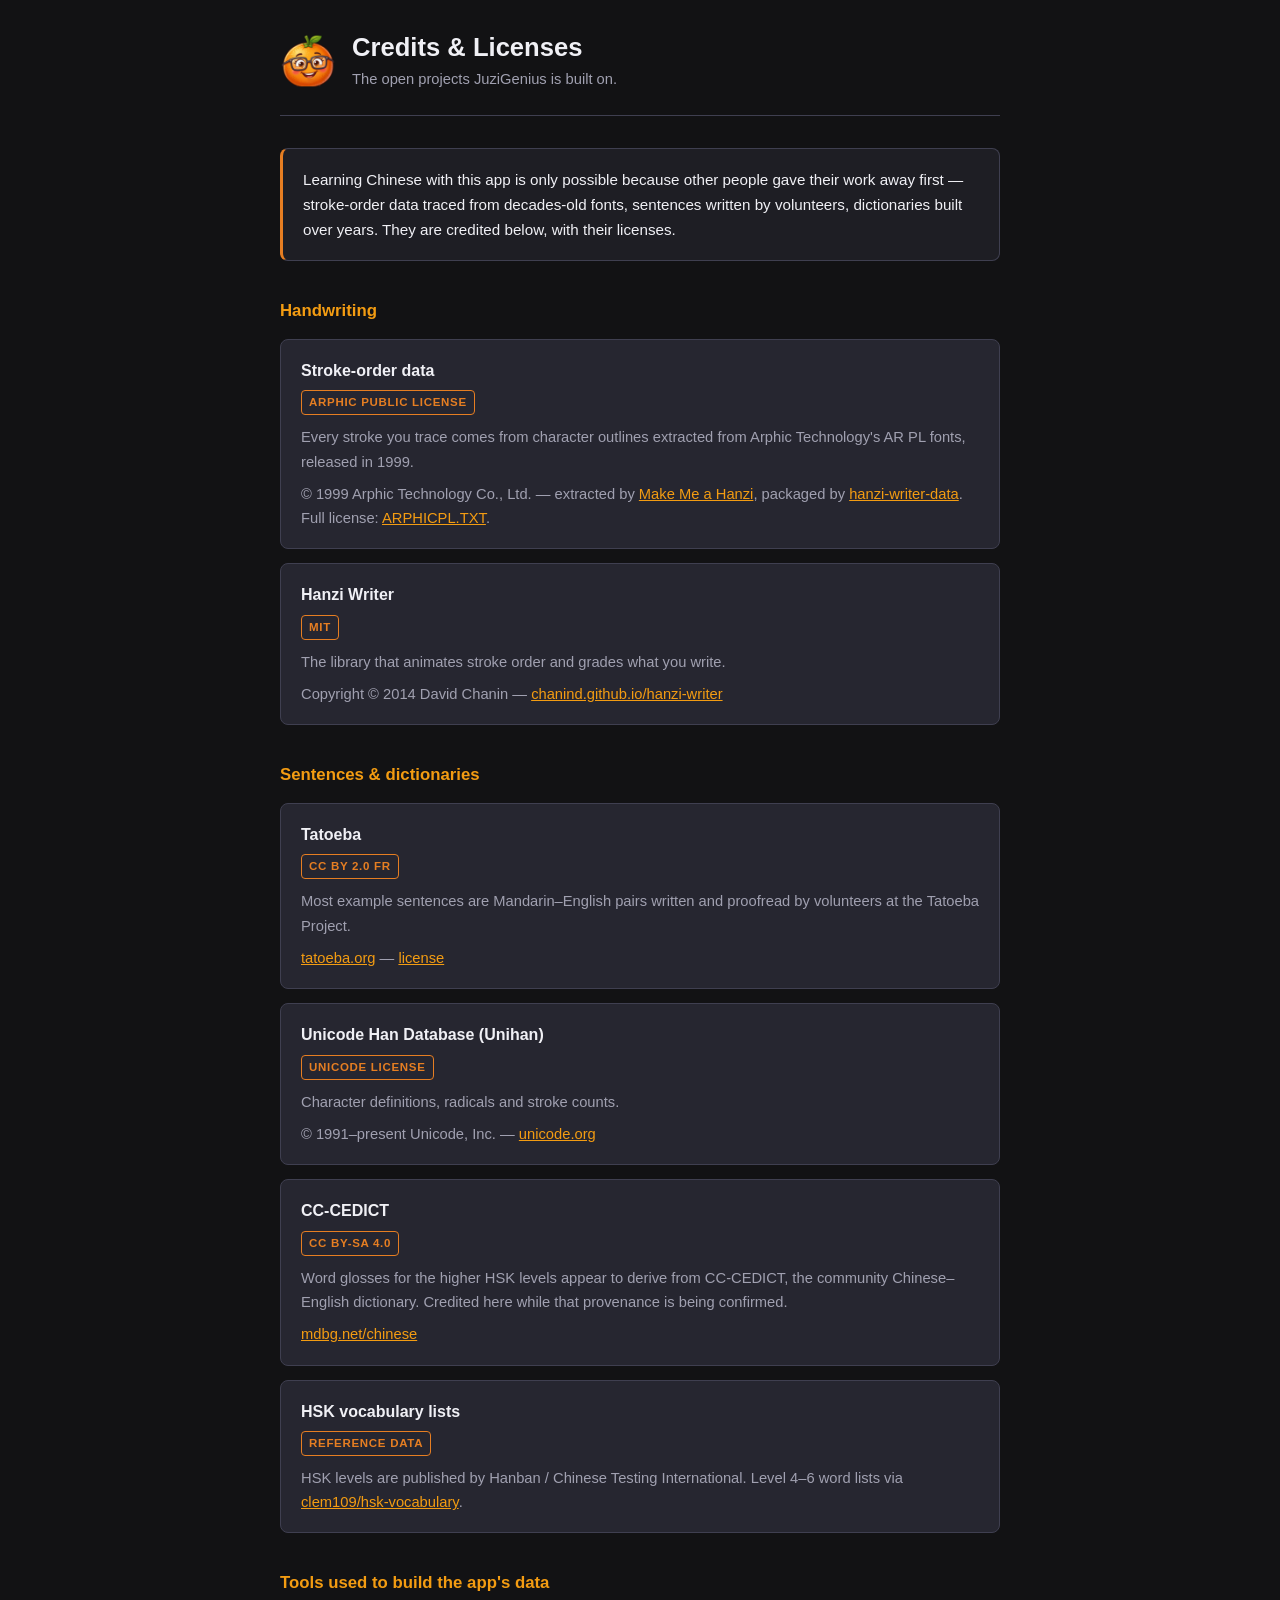
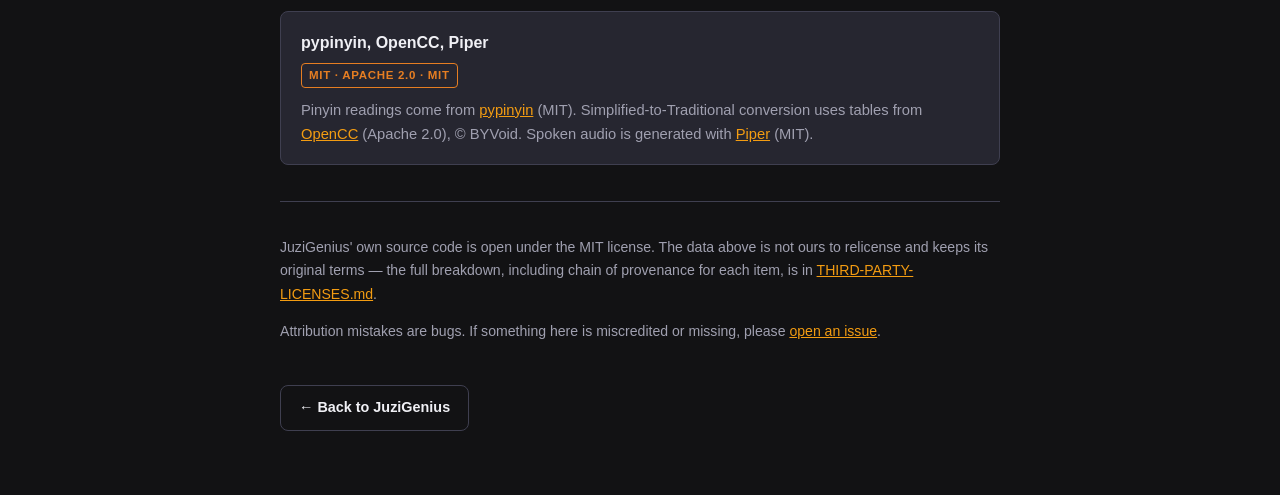
==== credits.html @ c2ac6a20 "Attribute bundled third-party data and comply with its licenses The repo shipped Arphic-licensed str" ====
<!DOCTYPE html>
<html lang="en">
<head>
    <meta charset="UTF-8">
    <meta name="viewport" content="width=device-width, initial-scale=1.0">
    <title>Credits &amp; Licenses — JuziGenius</title>
    <link rel="icon" href="/icon-192.png" type="image/png">
    <style>
        :root {
            --bg-color: #121214;
            --surface-color: #1e1e24;
            --card-bg: #262630;
            --text-primary: #f0f0f5;
            --text-secondary: #a0a0b0;
            --accent-gold: #f39c12;
            --accent-orange: #e67e22;
            --border-color: #3f3f50;
        }

        * { box-sizing: border-box; }

        body {
            margin: 0;
            padding: 0 20px 64px;
            background-color: var(--bg-color);
            color: var(--text-primary);
            font-family: -apple-system, BlinkMacSystemFont, "Segoe UI", Roboto,
                         Helvetica, Arial, sans-serif;
            line-height: 1.65;
            -webkit-font-smoothing: antialiased;
        }

        .wrap { max-width: 720px; margin: 0 auto; }

        header.page-head {
            display: flex;
            align-items: center;
            gap: 16px;
            padding: 32px 0 24px;
            border-bottom: 1px solid var(--border-color);
            margin-bottom: 32px;
        }
        header.page-head img { width: 56px; height: 56px; flex-shrink: 0; }
        header.page-head h1 {
            margin: 0;
            font-size: 1.6rem;
            line-height: 1.2;
            font-weight: 700;
        }
        header.page-head p {
            margin: 4px 0 0;
            color: var(--text-secondary);
            font-size: 0.92rem;
        }

        .intro {
            background-color: var(--surface-color);
            border: 1px solid var(--border-color);
            border-left: 3px solid var(--accent-orange);
            border-radius: 8px;
            padding: 18px 20px;
            margin-bottom: 36px;
            font-size: 0.95rem;
        }
        .intro p { margin: 0; }

        h2 {
            font-size: 1.05rem;
            font-weight: 700;
            margin: 36px 0 14px;
            color: var(--accent-gold);
        }

        .entry {
            background-color: var(--card-bg);
            border: 1px solid var(--border-color);
            border-radius: 8px;
            padding: 18px 20px;
            margin-bottom: 14px;
        }
        .entry h3 {
            margin: 0 0 4px;
            font-size: 1rem;
            font-weight: 700;
        }
        .entry .lic {
            display: inline-block;
            font-size: 0.72rem;
            font-weight: 700;
            letter-spacing: 0.06em;
            text-transform: uppercase;
            color: var(--accent-orange);
            border: 1px solid var(--accent-orange);
            border-radius: 4px;
            padding: 2px 7px;
            margin-bottom: 10px;
        }
        .entry p {
            margin: 0 0 8px;
            font-size: 0.92rem;
            color: var(--text-secondary);
        }
        .entry p:last-child { margin-bottom: 0; }
        .entry a { color: var(--accent-gold); }
        .entry a:hover { color: var(--accent-orange); }

        .note {
            font-size: 0.88rem;
            color: var(--text-secondary);
            border-top: 1px solid var(--border-color);
            margin-top: 36px;
            padding-top: 20px;
        }
        .note a { color: var(--accent-gold); }

        .back {
            display: inline-block;
            margin-top: 28px;
            padding: 10px 18px;
            border: 1px solid var(--border-color);
            border-radius: 8px;
            color: var(--text-primary);
            text-decoration: none;
            font-size: 0.9rem;
            font-weight: 700;
        }
        .back:hover { border-color: var(--accent-orange); color: var(--accent-orange); }
        .back:focus-visible { outline: 2px solid var(--accent-gold); outline-offset: 2px; }
    </style>
</head>
<body>
<div class="wrap">

    <header class="page-head">
        <img src="/avatar-nobg-128.png" alt="Juzi the mascot">
        <div>
            <h1>Credits &amp; Licenses</h1>
            <p>The open projects JuziGenius is built on.</p>
        </div>
    </header>

    <div class="intro">
        <p>Learning Chinese with this app is only possible because other people
        gave their work away first — stroke-order data traced from decades-old
        fonts, sentences written by volunteers, dictionaries built over years.
        They are credited below, with their licenses.</p>
    </div>

    <h2>Handwriting</h2>

    <div class="entry">
        <h3>Stroke-order data</h3>
        <span class="lic">Arphic Public License</span>
        <p>Every stroke you trace comes from character outlines extracted from
        Arphic Technology's AR PL fonts, released in 1999.</p>
        <p>© 1999 Arphic Technology Co., Ltd. — extracted by
        <a href="https://github.com/skishore/makemeahanzi">Make Me a Hanzi</a>,
        packaged by
        <a href="https://github.com/chanind/hanzi-writer-data">hanzi-writer-data</a>.
        Full license: <a href="/ARPHICPL.TXT">ARPHICPL.TXT</a>.</p>
    </div>

    <div class="entry">
        <h3>Hanzi Writer</h3>
        <span class="lic">MIT</span>
        <p>The library that animates stroke order and grades what you write.</p>
        <p>Copyright © 2014 David Chanin —
        <a href="https://chanind.github.io/hanzi-writer">chanind.github.io/hanzi-writer</a></p>
    </div>

    <h2>Sentences &amp; dictionaries</h2>

    <div class="entry">
        <h3>Tatoeba</h3>
        <span class="lic">CC BY 2.0 FR</span>
        <p>Most example sentences are Mandarin–English pairs written and
        proofread by volunteers at the Tatoeba Project.</p>
        <p><a href="https://tatoeba.org">tatoeba.org</a> —
        <a href="https://creativecommons.org/licenses/by/2.0/fr/">license</a></p>
    </div>

    <div class="entry">
        <h3>Unicode Han Database (Unihan)</h3>
        <span class="lic">Unicode License</span>
        <p>Character definitions, radicals and stroke counts.</p>
        <p>© 1991–present Unicode, Inc. —
        <a href="https://www.unicode.org/charts/unihan.html">unicode.org</a></p>
    </div>

    <div class="entry">
        <h3>CC-CEDICT</h3>
        <span class="lic">CC BY-SA 4.0</span>
        <p>Word glosses for the higher HSK levels appear to derive from
        CC-CEDICT, the community Chinese–English dictionary. Credited here while
        that provenance is being confirmed.</p>
        <p><a href="https://www.mdbg.net/chinese/dictionary?page=cc-cedict">mdbg.net/chinese</a></p>
    </div>

    <div class="entry">
        <h3>HSK vocabulary lists</h3>
        <span class="lic">Reference data</span>
        <p>HSK levels are published by Hanban / Chinese Testing International.
        Level 4–6 word lists via
        <a href="https://github.com/clem109/hsk-vocabulary">clem109/hsk-vocabulary</a>.</p>
    </div>

    <h2>Tools used to build the app's data</h2>

    <div class="entry">
        <h3>pypinyin, OpenCC, Piper</h3>
        <span class="lic">MIT · Apache 2.0 · MIT</span>
        <p>Pinyin readings come from
        <a href="https://github.com/mozillazg/python-pinyin">pypinyin</a> (MIT).
        Simplified-to-Traditional conversion uses tables from
        <a href="https://github.com/BYVoid/OpenCC">OpenCC</a> (Apache 2.0),
        © BYVoid. Spoken audio is generated with
        <a href="https://github.com/rhasspy/piper">Piper</a> (MIT).</p>
    </div>

    <div class="note">
        <p>JuziGenius' own source code is open under the MIT license. The data
        above is not ours to relicense and keeps its original terms — the full
        breakdown, including chain of provenance for each item, is in
        <a href="https://github.com/jwsanders76/JuziGenius/blob/main/THIRD-PARTY-LICENSES.md">THIRD-PARTY-LICENSES.md</a>.</p>
        <p>Attribution mistakes are bugs. If something here is miscredited or
        missing, please
        <a href="https://github.com/jwsanders76/JuziGenius/issues">open an issue</a>.</p>
    </div>

    <a class="back" href="/">← Back to JuziGenius</a>

</div>
</body>
</html>
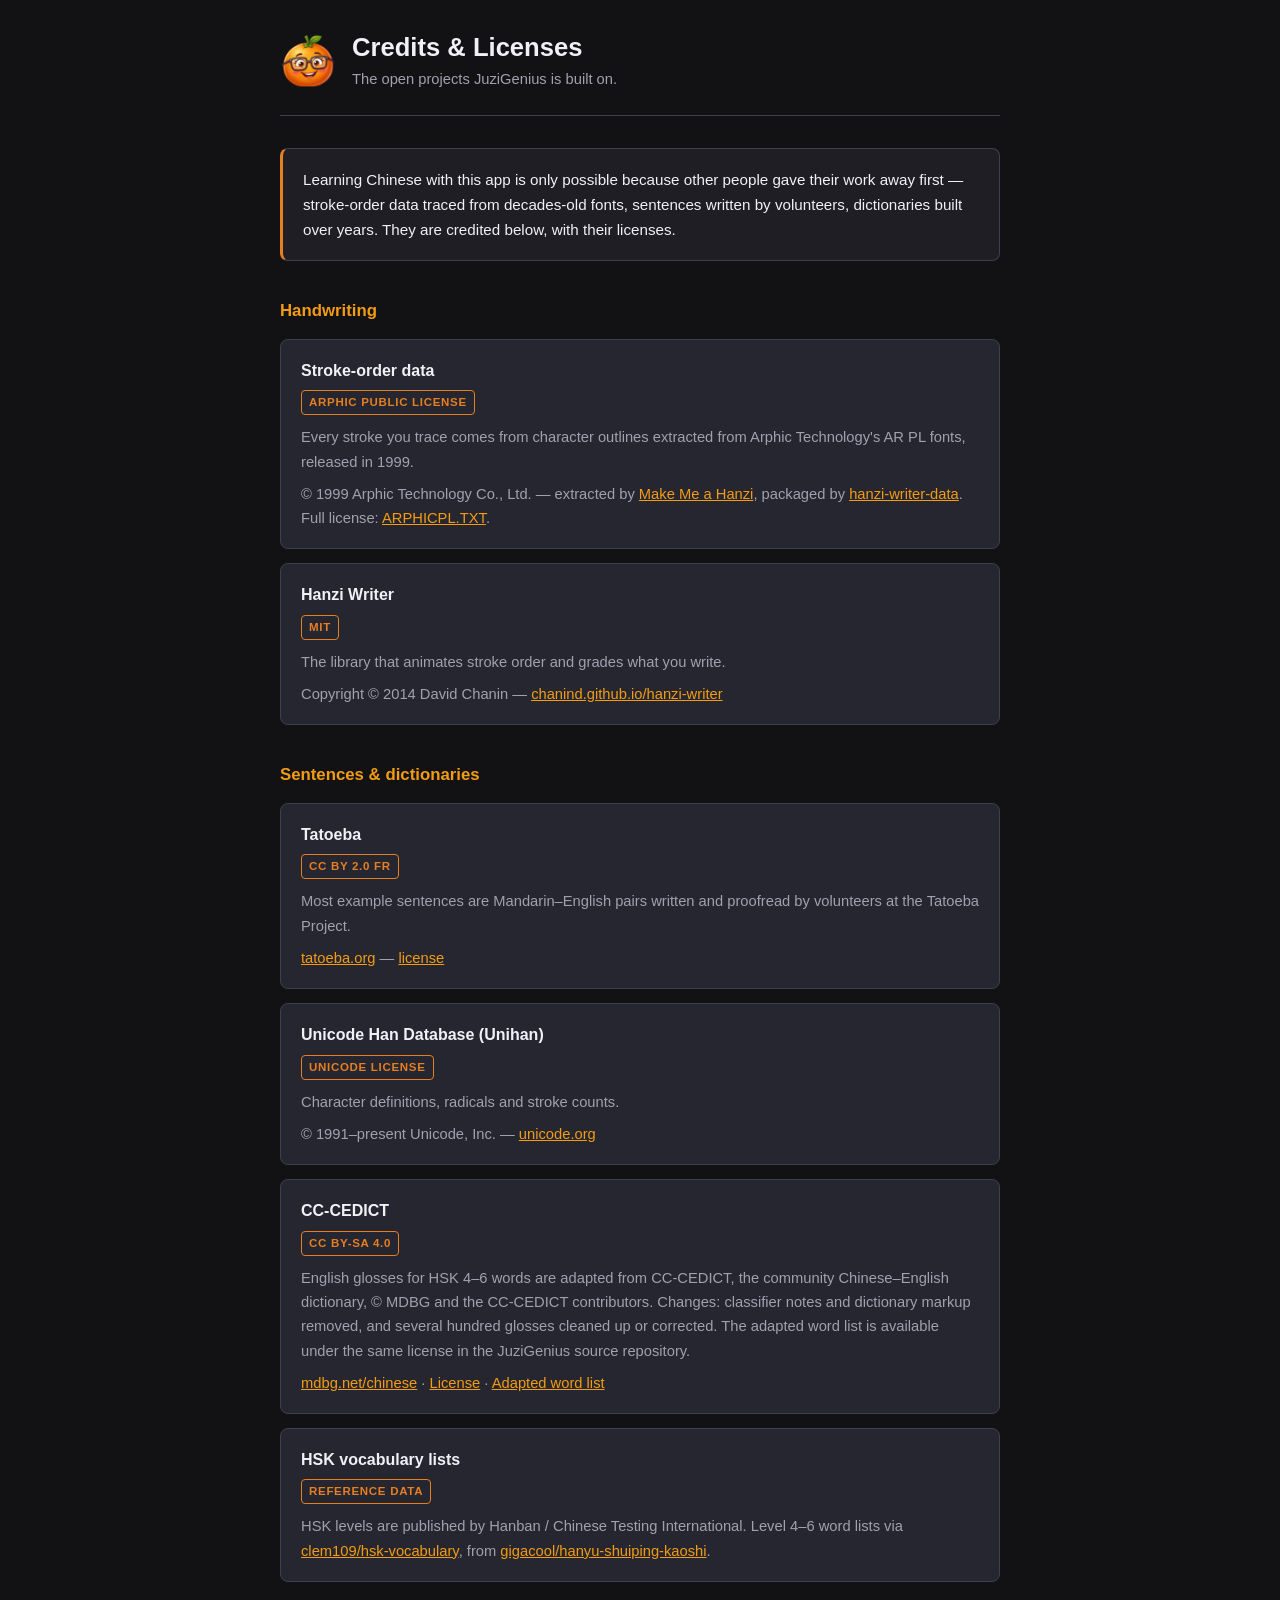
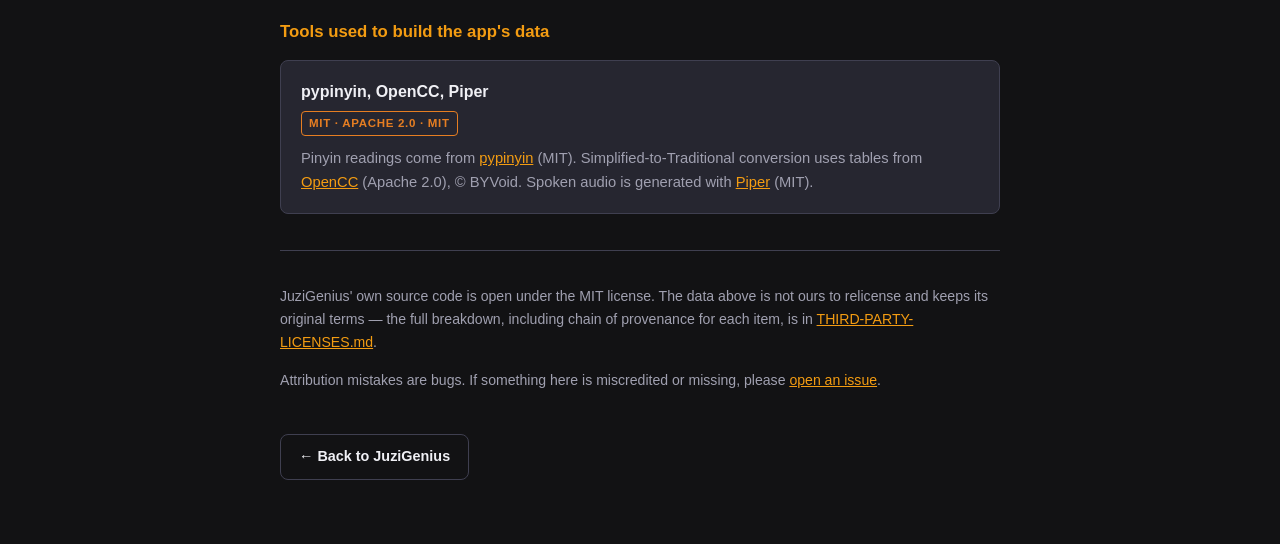
==== commit 1fe980cf: "Resolve words_freq.json licensing: CC-CEDICT glosses, CC BY-SA 4.0 words_freq.json was the one open " ====
--- a/credits.html
+++ b/credits.html
@@ -190,10 +190,15 @@
     <div class="entry">
         <h3>CC-CEDICT</h3>
         <span class="lic">CC BY-SA 4.0</span>
-        <p>Word glosses for the higher HSK levels appear to derive from
-        CC-CEDICT, the community Chinese–English dictionary. Credited here while
-        that provenance is being confirmed.</p>
-        <p><a href="https://www.mdbg.net/chinese/dictionary?page=cc-cedict">mdbg.net/chinese</a></p>
+        <p>English glosses for HSK 4–6 words are adapted from CC-CEDICT, the
+        community Chinese–English dictionary, © MDBG and the CC-CEDICT
+        contributors. Changes: classifier notes and dictionary markup removed,
+        and several hundred glosses cleaned up or corrected. The adapted word
+        list is available under the same license in the JuziGenius source
+        repository.</p>
+        <p><a href="https://www.mdbg.net/chinese/dictionary?page=cc-cedict">mdbg.net/chinese</a> ·
+        <a href="https://creativecommons.org/licenses/by-sa/4.0/">License</a> ·
+        <a href="https://github.com/jwsanders76/JuziGenius/blob/main/words_freq.json">Adapted word list</a></p>
     </div>
 
     <div class="entry">
@@ -201,7 +206,8 @@
         <span class="lic">Reference data</span>
         <p>HSK levels are published by Hanban / Chinese Testing International.
         Level 4–6 word lists via
-        <a href="https://github.com/clem109/hsk-vocabulary">clem109/hsk-vocabulary</a>.</p>
+        <a href="https://github.com/clem109/hsk-vocabulary">clem109/hsk-vocabulary</a>,
+        from <a href="https://github.com/gigacool/hanyu-shuiping-kaoshi">gigacool/hanyu-shuiping-kaoshi</a>.</p>
     </div>
 
     <h2>Tools used to build the app's data</h2>
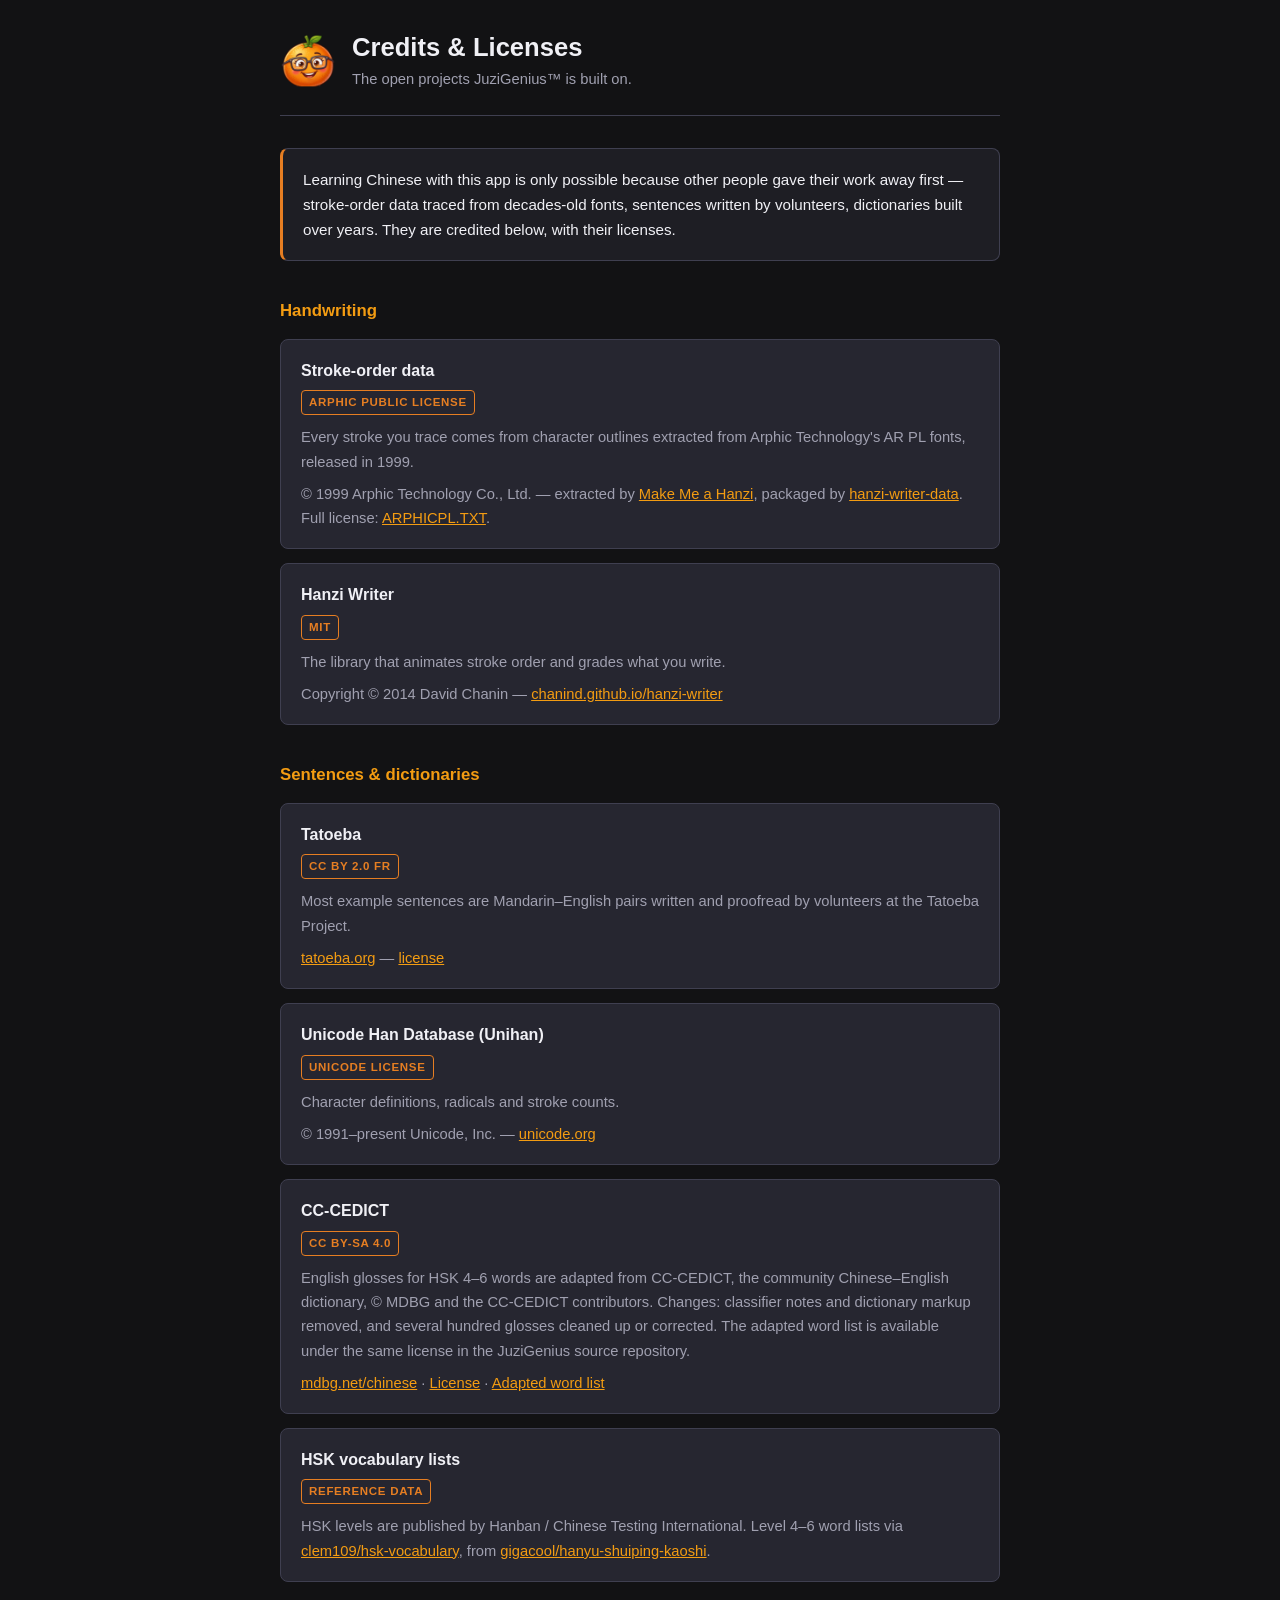
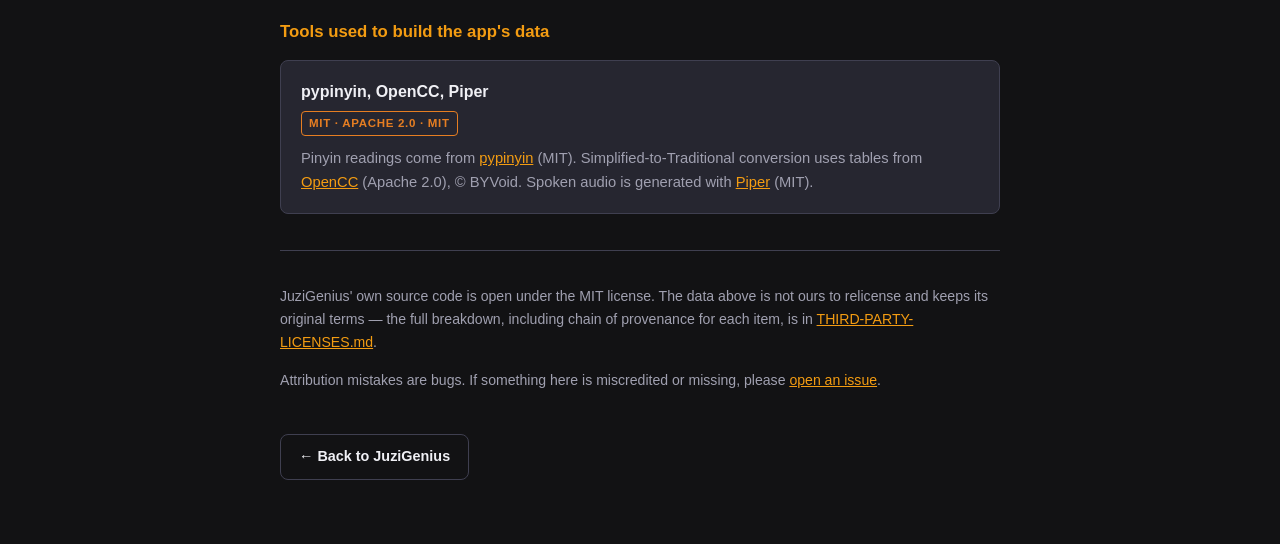
==== commit 522c70e6: "Mark the name with a trademark symbol The site claimed the name nowhere. A trademark symbol needs no" ====
--- a/credits.html
+++ b/credits.html
@@ -135,7 +135,7 @@
         <img src="/avatar-nobg-128.png" alt="Juzi the mascot">
         <div>
             <h1>Credits &amp; Licenses</h1>
-            <p>The open projects JuziGenius is built on.</p>
+            <p>The open projects JuziGenius&trade; is built on.</p>
         </div>
     </header>
 
